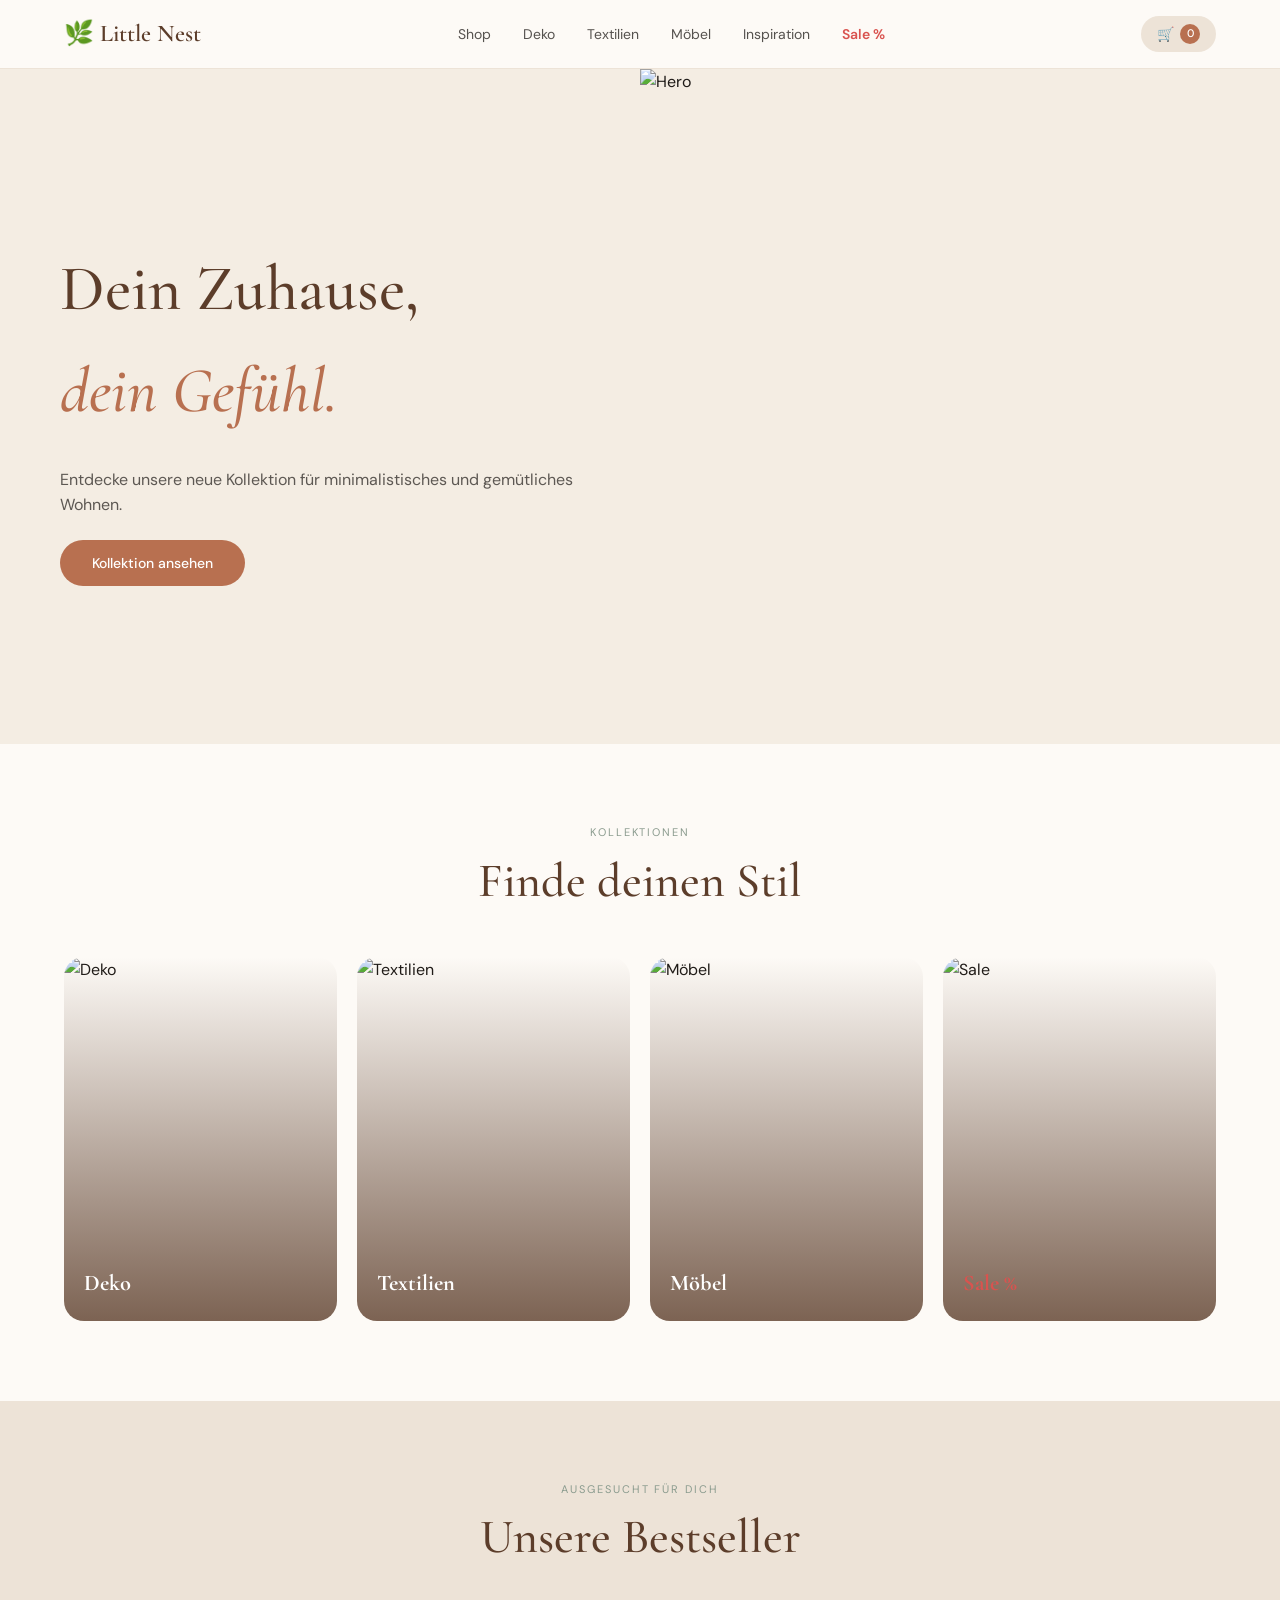
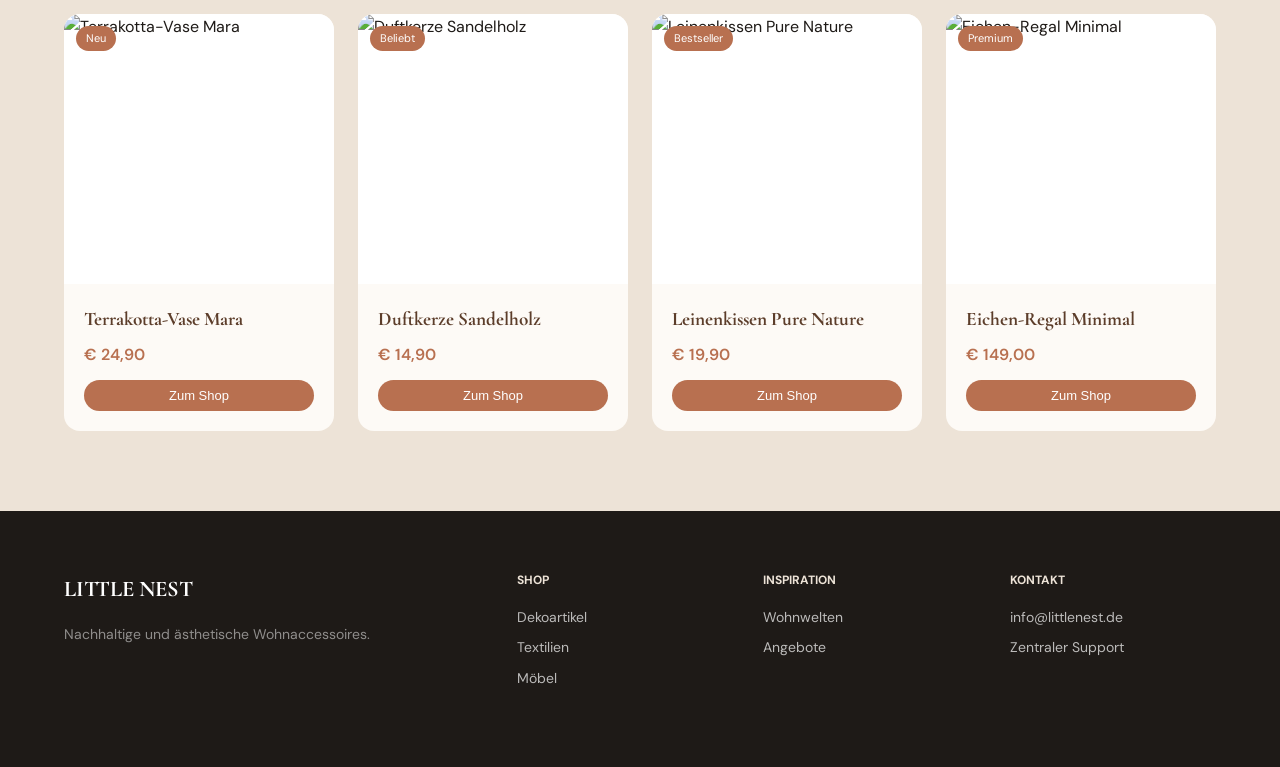
==== index.html @ 61ade15d "Integrate Google Tag Manager into index.html Added Google Tag Manager scripts for tracking." ====
<!DOCTYPE html>
<html lang="de">
<head>
  <meta charset="UTF-8" />
  
  <script async src="https://www.googletagmanager.com/gtag/js?id=GT-M385TF2L"></script>
  <script>
    window.dataLayer = window.dataLayer || [];
    function gtag(){dataLayer.push(arguments);}
    gtag('js', new Date());

    gtag('config', 'GT-M385TF2L');
  </script>
  <meta name="viewport" content="width=device-width, initial-scale=1.0" />
  <title>Little Nest – Wohnen mit Gefühl</title>
  <link rel="preconnect" href="https://fonts.googleapis.com" />
  <link rel="preconnect" href="https://fonts.gstatic.com" crossorigin />
  <link href="https://fonts.googleapis.com/css2?family=Cormorant+Garamond:ital,wght@0,400;0,500;0,600;1,400&family=DM+Sans:wght@300;400;500&display=swap" rel="stylesheet" />
  <link rel="stylesheet" href="styles.css" />
  <style>
    :root {
      --sand:#F4EDE3; --linen:#EDE3D7; --clay:#B87050; --bark:#5C3D2A;
      --mist:#8A9B8E; --ink:#1E1A17; --white:#FDFAF6;
      --display:'Cormorant Garamond',Georgia,serif;
      --body:'DM Sans',system-ui,sans-serif;
      --transition:0.28s ease;
    }
    *,*::before,*::after{box-sizing:border-box;margin:0;padding:0;}
    html{scroll-behavior:smooth;}
    body{font-family:var(--body);background:var(--white);color:var(--ink);line-height:1.6;}
    img{max-width:100%;display:block;object-fit:cover;}
    a{color:inherit;text-decoration:none;}
    .container{max-width:1200px;margin:0 auto;padding:0 24px;}
    .section-label{font-size:11px;letter-spacing:.18em;text-transform:uppercase;color:var(--mist);margin-bottom:12px;text-align:center;}
    .section-title{font-family:var(--display);font-size:clamp(2rem,4vw,3rem);font-weight:500;line-height:1.15;color:var(--bark);text-align:center;margin-bottom:48px;}

    /* NAVBAR */
    .navbar{position:sticky;top:0;z-index:200;background:var(--white);border-bottom:1px solid var(--linen);}
    .navbar .container{display:flex;align-items:center;justify-content:space-between;height:68px;}
    .logo{display:flex;align-items:center;gap:10px;font-family:var(--display);font-size:1.5rem;font-weight:600;color:var(--bark);}
    .nav-links{display:flex;list-style:none;gap:32px;}
    .nav-links a{font-size:14px;color:var(--ink);opacity:.75;transition:opacity var(--transition);}
    .nav-links a:hover{opacity:1;}
    .nav-links a.sale-link {color: #d9534f; font-weight: 600; opacity: 1;}
    .cart-link{display:flex;align-items:center;gap:6px;font-size:14px;font-weight:500;color:var(--bark);background:var(--linen);padding:7px 16px;border-radius:40px;cursor:pointer;}
    #cart-count{background:var(--clay);color:white;border-radius:50%;width:20px;height:20px;font-size:11px;display:flex;align-items:center;justify-content:center;}

    /* HERO */
    .hero{min-height:75vh;background:var(--sand);display:grid;grid-template-columns:1fr 1fr;align-items:center;overflow:hidden;}
    .hero-text{padding:60px;}
    .hero-headline{font-family:var(--display);font-size:clamp(2.5rem,5vw,4rem);font-weight:500;color:var(--bark);margin-bottom:24px;}
    .hero-headline em{font-style:italic;color:var(--clay);}
    .btn-primary{background:var(--clay);color:white;padding:14px 32px;border:none;border-radius:40px;font-size:14px;font-weight:500;cursor:pointer;transition:background var(--transition);}
    .btn-primary:hover{background:var(--bark);}
    .hero-visual img{width:100%;height:75vh;object-fit:cover;}

    /* CATEGORIES GRID */
    .categories-section{padding:80px 0;}
    .categories-grid{display:grid;grid-template-columns:repeat(4,1fr);gap:20px;}
    .category-card{border-radius:20px;overflow:hidden;position:relative;aspect-ratio:3/4;cursor:pointer;}
    .category-card img{width:100%;height:100%;transition:transform .5s;}
    .category-card:hover img{transform:scale(1.05);}
    .category-overlay{position:absolute;inset:0;background:linear-gradient(to top,rgba(92,61,42,0.8),transparent);}
    .category-label{position:absolute;bottom:20px;left:20px;color:white;}
    .category-label h3{font-family:var(--display);font-size:1.4rem;}

    /* PRODUCTS */
    .products-section{padding:80px 0;background:var(--linen);}
    #products-grid{display:grid;grid-template-columns:repeat(4,1fr);gap:24px;}
    .product-card{background:var(--white);border-radius:16px;overflow:hidden;position:relative;display:flex;flex-direction:column;justify-content:space-between;}
    .product-img-wrap{aspect-ratio:1/1;overflow:hidden;background:#fff;}
    .product-img-wrap img{width:100%;height:100%;object-fit:cover;}
    .product-body{padding:20px;flex-grow:1;display:flex;flex-direction:column;justify-content:space-between;}
    .product-name{font-family:var(--display);font-size:1.2rem;color:var(--bark);margin-bottom:8px;}
    .product-price{font-weight:600;color:var(--clay);margin-bottom:12px;}
    .product-badge{position:absolute;top:12px;left:12px;background:var(--clay);color:white;font-size:11px;padding:4px 10px;border-radius:20px;}
    .product-badge.sale{background:#d9534f;}
    .add-to-cart{background:var(--clay);color:white;border:none;padding:8px 16px;border-radius:20px;cursor:pointer;width:100%;font-size:13px;}
    .add-to-cart:hover{background:var(--bark);}

    /* FOOTER */
    footer{background:var(--ink);color:white;padding:60px 0 30px;font-size:14px;}
    .footer-grid{display:grid;grid-template-columns:2fr repeat(3,1fr);gap:40px;margin-bottom:40px;}
    .footer-col h5{color:var(--linen);margin-bottom:16px;text-transform:uppercase;font-size:12px;}
    .footer-col ul{list-style:none;}
    .footer-col ul li{margin-bottom:8px;opacity:0.7;}
    .footer-col ul li a:hover{opacity:1;color:var(--clay);}

    @media(max-width:900px){
      .hero{grid-template-columns:1fr;} .hero-visual{display:none;}
      .categories-grid,#products-grid{grid-template-columns:repeat(2,1fr);}
    }
    @media(max-width:600px){
      .categories-grid,#products-grid,.footer-grid{grid-template-columns:1fr;}
      .nav-links{display:none;}
    }
  </style>
</head>
<body>

<nav class="navbar">
  <div class="container">
    <a href="index.html" class="logo">🌿 Little Nest</a>
    <ul class="nav-links">
      <li><a href="shop.html">Shop</a></li>
      <li><a href="shop.html?cat=deko">Deko</a></li>
      <li><a href="shop.html?cat=textilien">Textilien</a></li>
      <li><a href="shop.html?cat=moebel">Möbel</a></li>
      <li><a href="inspiration.html">Inspiration</a></li>
      <li><a href="sale.html" class="sale-link">Sale %</a></li>
    </ul>
    <div class="nav-right">
      <a class="cart-link" onclick="alert('Warenkorb öffnet sich auf den Shop-Seiten!')">🛒 <span id="cart-count">0</span></a>
    </div>
  </div>
</nav>

<section class="hero">
  <div class="hero-text">
    <h1 class="hero-headline">Dein Zuhause,<br><em>dein Gefühl.</em></h1>
    <p style="margin-bottom:32px; opacity:0.7;">Entdecke unsere neue Kollektion für minimalistisches und gemütliches Wohnen.</p>
    <a href="shop.html" class="btn-primary">Kollektion ansehen</a>
  </div>
  <div class="hero-visual">
    <img src="https://images.unsplash.com/photo-1586023492125-27b2c045efd7?w=900&q=80&fit=crop" alt="Hero" />
  </div>
</section>

<section class="categories-section">
  <div class="container">
    <p class="section-label">Kollektionen</p>
    <h2 class="section-title">Finde deinen Stil</h2>
    <div class="categories-grid">
      <a href="shop.html?cat=deko" class="category-card">
        <img src="https://images.unsplash.com/photo-1612965607446-25e1332775ae?w=500" alt="Deko"/>
        <div class="category-overlay"></div><div class="category-label"><h3>Deko</h3></div>
      </a>
      <a href="shop.html?cat=textilien" class="category-card">
        <img src="https://images.unsplash.com/photo-1555041469-a586c61ea9bc?w=500" alt="Textilien"/>
        <div class="category-overlay"></div><div class="category-label"><h3>Textilien</h3></div>
      </a>
      <a href="shop.html?cat=moebel" class="category-card">
        <img src="https://images.unsplash.com/photo-1524758631624-e2822e304c36?w=500" alt="Möbel"/>
        <div class="category-overlay"></div><div class="category-label"><h3>Möbel</h3></div>
      </a>
      <a href="sale.html" class="category-card">
        <img src="https://images.unsplash.com/photo-1603204077167-2fa0397f591b?w=500" alt="Sale"/>
        <div class="category-overlay"></div><div class="category-label"><h3 style="color:#d9534f;">Sale %</h3></div>
      </a>
    </div>
  </div>
</section>

<section class="products-section">
  <div class="container">
    <p class="section-label">Ausgesucht für dich</p>
    <h2 class="section-title">Unsere Bestseller</h2>
    <div id="products-grid"></div>
  </div>
</section>

<footer>
  <div class="container">
    <div class="footer-grid">
      <div class="footer-col">
        <h5 style="font-family:var(--display); font-size:1.4rem; color:white;">Little Nest</h5>
        <p style="opacity:0.5; margin-top:10px;">Nachhaltige und ästhetische Wohnaccessoires.</p>
      </div>
      <div class="footer-col">
        <h5>Shop</h5>
        <ul>
          <li><a href="shop.html?cat=deko">Dekoartikel</a></li>
          <li><a href="shop.html?cat=textilien">Textilien</a></li>
          <li><a href="shop.html?cat=moebel">Möbel</a></li>
        </ul>
      </div>
      <div class="footer-col">
        <h5>Inspiration</h5>
        <ul>
          <li><a href="inspiration.html">Wohnwelten</a></li>
          <li><a href="sale.html">Angebote</a></li>
        </ul>
      </div>
      <div class="footer-col">
        <h5>Kontakt</h5>
        <ul>
          <li>info@littlenest.de</li>
          <li>Zentraler Support</li>
        </ul>
      </div>
    </div>
  </div>
</footer>

<script>
const products = [
  { id:1, name:'Terrakotta-Vase Mara', category:'deko', price:24.90, badge:'Neu', img:'https://images.unsplash.com/photo-1612965607446-25e1332775ae?w=500' },
  { id:2, name:'Duftkerze Sandelholz', category:'deko', price:14.90, badge:'Beliebt', img:'https://images.unsplash.com/photo-1603204077167-2fa0397f591b?w=500' },
  { id:5, name:'Leinenkissen Pure Nature', category:'textilien', price:19.90, badge:'Bestseller', img:'https://images.unsplash.com/photo-1567016432779-094069958ea5?w=500' },
  { id:9, name:'Eichen-Regal Minimal', category:'moebel', price:149.00, badge:'Premium', img:'https://images.unsplash.com/photo-1594620302200-9a762244a156?w=500' }
];

const grid = document.getElementById('products-grid');
grid.innerHTML = products.map(p => `
  <div class="product-card">
    <div class="product-img-wrap">
      <img src="${p.img}" alt="${p.name}">
      ${p.badge ? `<span class="product-badge">${p.badge}</span>` : ''}
    </div>
    <div class="product-body">
      <h3 class="product-name">${p.name}</h3>
      <p class="product-price">€ ${p.price.toFixed(2).replace('.', ',')}</p>
      <button class="add-to-cart" onclick="window.location.href='shop.html'">Zum Shop</button>
    </div>
  </div>
`).join('');
</script>
</body>
</html>
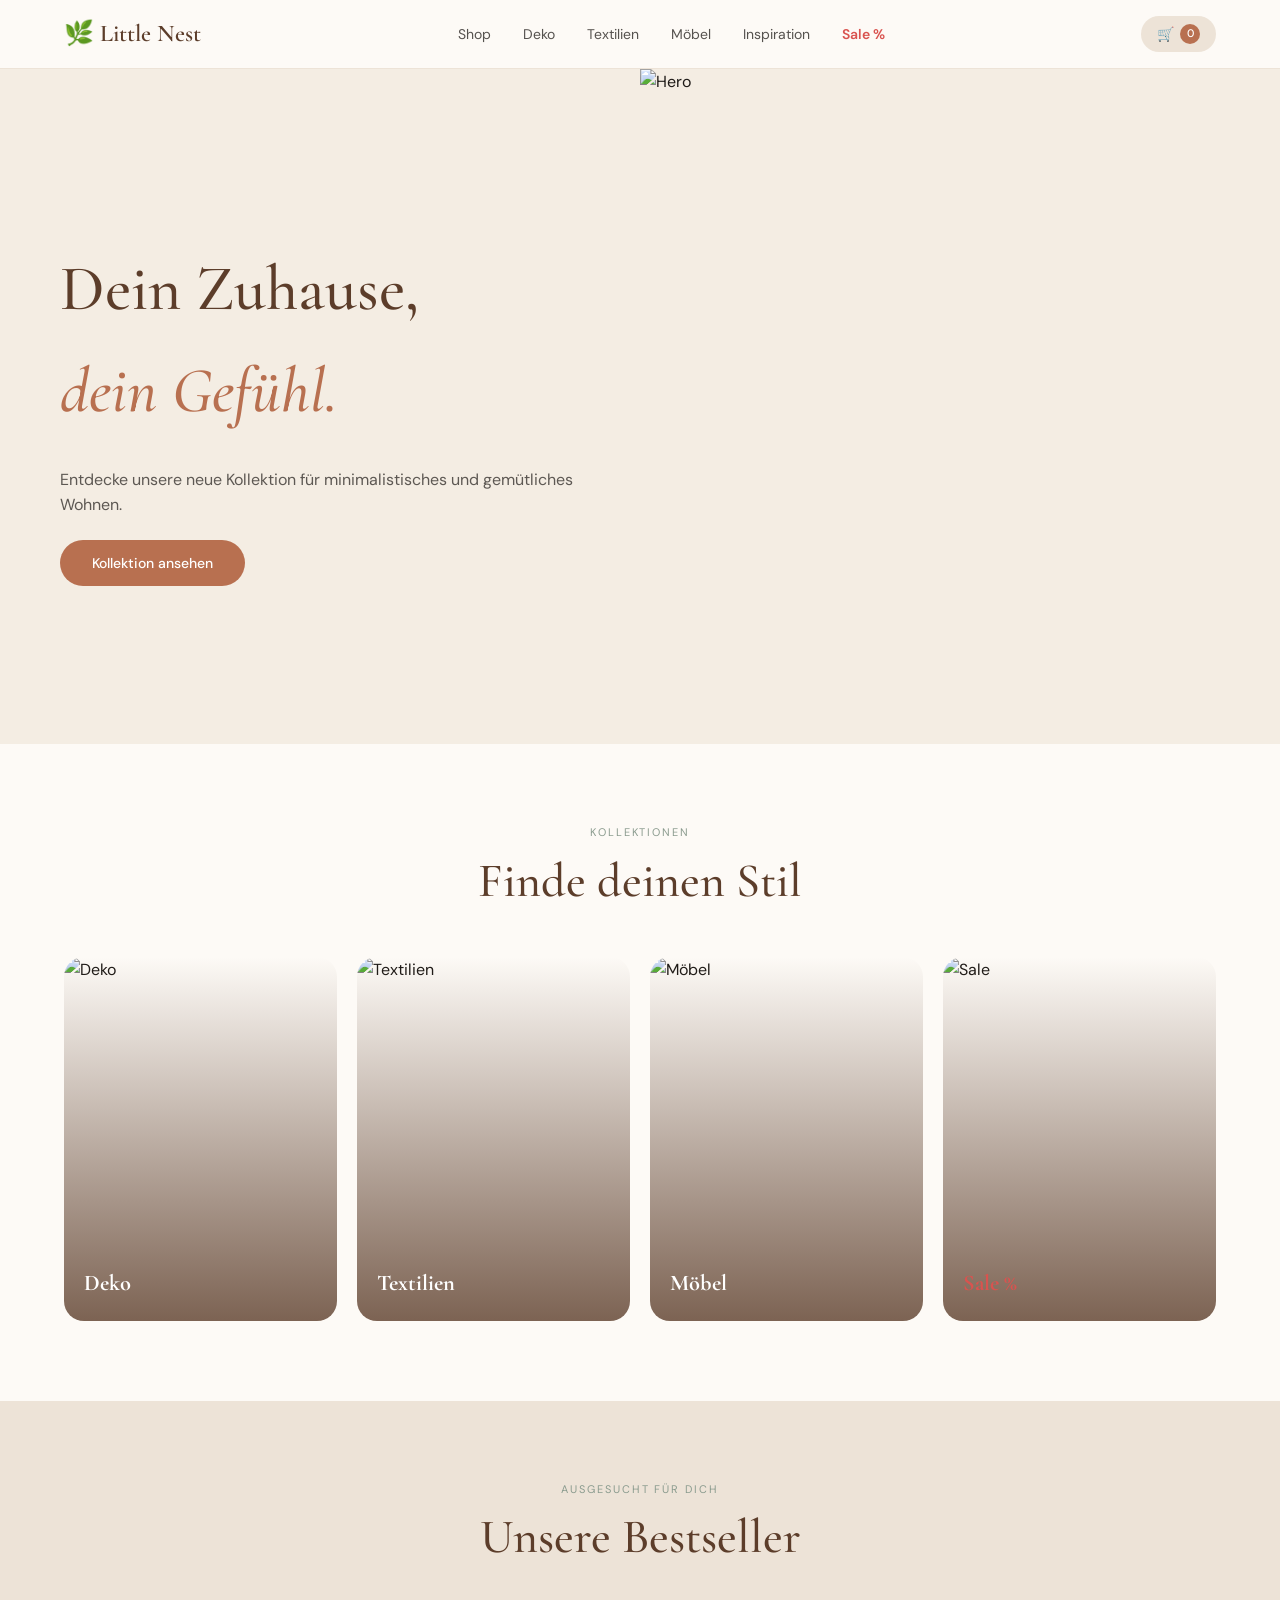
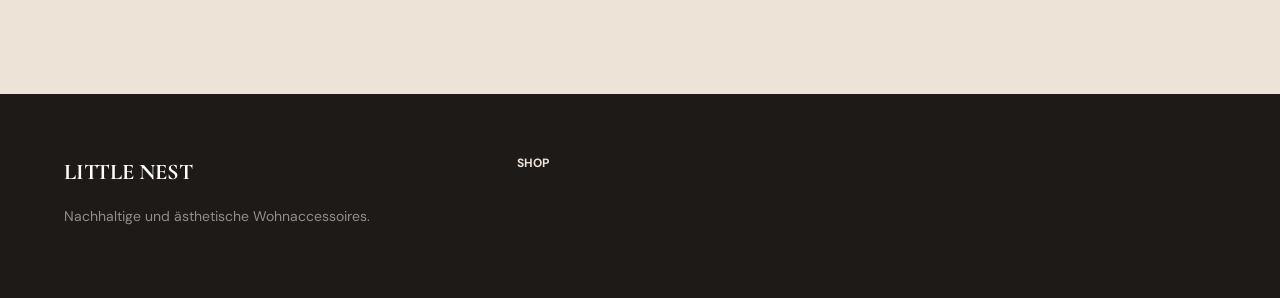
==== commit 589a50e0: "Remove footer and product script from index.html Removed footer sections and product script from ind" ====
--- a/index.html
+++ b/index.html
@@ -2,17 +2,18 @@
 <html lang="de">
 <head>
   <meta charset="UTF-8" />
+  <meta name="viewport" content="width=device-width, initial-scale=1.0" />
+  <title>Little Nest – Wohnen mit Gefühl</title>
   
-  <script async src="https://www.googletagmanager.com/gtag/js?id=GT-M385TF2L"></script>
+  <script async src="https://www.googletagmanager.com/gtag/js?id=G-391KXM12M7"></script>
   <script>
     window.dataLayer = window.dataLayer || [];
     function gtag(){dataLayer.push(arguments);}
     gtag('js', new Date());
 
-    gtag('config', 'GT-M385TF2L');
+    gtag('config', 'G-391KXM12M7');
   </script>
-  <meta name="viewport" content="width=device-width, initial-scale=1.0" />
-  <title>Little Nest – Wohnen mit Gefühl</title>
+
   <link rel="preconnect" href="https://fonts.googleapis.com" />
   <link rel="preconnect" href="https://fonts.gstatic.com" crossorigin />
   <link href="https://fonts.googleapis.com/css2?family=Cormorant+Garamond:ital,wght@0,400;0,500;0,600;1,400&family=DM+Sans:wght@300;400;500&display=swap" rel="stylesheet" />
@@ -167,53 +168,4 @@
         <p style="opacity:0.5; margin-top:10px;">Nachhaltige und ästhetische Wohnaccessoires.</p>
       </div>
       <div class="footer-col">
-        <h5>Shop</h5>
-        <ul>
-          <li><a href="shop.html?cat=deko">Dekoartikel</a></li>
-          <li><a href="shop.html?cat=textilien">Textilien</a></li>
-          <li><a href="shop.html?cat=moebel">Möbel</a></li>
-        </ul>
-      </div>
-      <div class="footer-col">
-        <h5>Inspiration</h5>
-        <ul>
-          <li><a href="inspiration.html">Wohnwelten</a></li>
-          <li><a href="sale.html">Angebote</a></li>
-        </ul>
-      </div>
-      <div class="footer-col">
-        <h5>Kontakt</h5>
-        <ul>
-          <li>info@littlenest.de</li>
-          <li>Zentraler Support</li>
-        </ul>
-      </div>
-    </div>
-  </div>
-</footer>
-
-<script>
-const products = [
-  { id:1, name:'Terrakotta-Vase Mara', category:'deko', price:24.90, badge:'Neu', img:'https://images.unsplash.com/photo-1612965607446-25e1332775ae?w=500' },
-  { id:2, name:'Duftkerze Sandelholz', category:'deko', price:14.90, badge:'Beliebt', img:'https://images.unsplash.com/photo-1603204077167-2fa0397f591b?w=500' },
-  { id:5, name:'Leinenkissen Pure Nature', category:'textilien', price:19.90, badge:'Bestseller', img:'https://images.unsplash.com/photo-1567016432779-094069958ea5?w=500' },
-  { id:9, name:'Eichen-Regal Minimal', category:'moebel', price:149.00, badge:'Premium', img:'https://images.unsplash.com/photo-1594620302200-9a762244a156?w=500' }
-];
-
-const grid = document.getElementById('products-grid');
-grid.innerHTML = products.map(p => `
-  <div class="product-card">
-    <div class="product-img-wrap">
-      <img src="${p.img}" alt="${p.name}">
-      ${p.badge ? `<span class="product-badge">${p.badge}</span>` : ''}
-    </div>
-    <div class="product-body">
-      <h3 class="product-name">${p.name}</h3>
-      <p class="product-price">€ ${p.price.toFixed(2).replace('.', ',')}</p>
-      <button class="add-to-cart" onclick="window.location.href='shop.html'">Zum Shop</button>
-    </div>
-  </div>
-`).join('');
-</script>
-</body>
-</html>
+        <h5>Shop
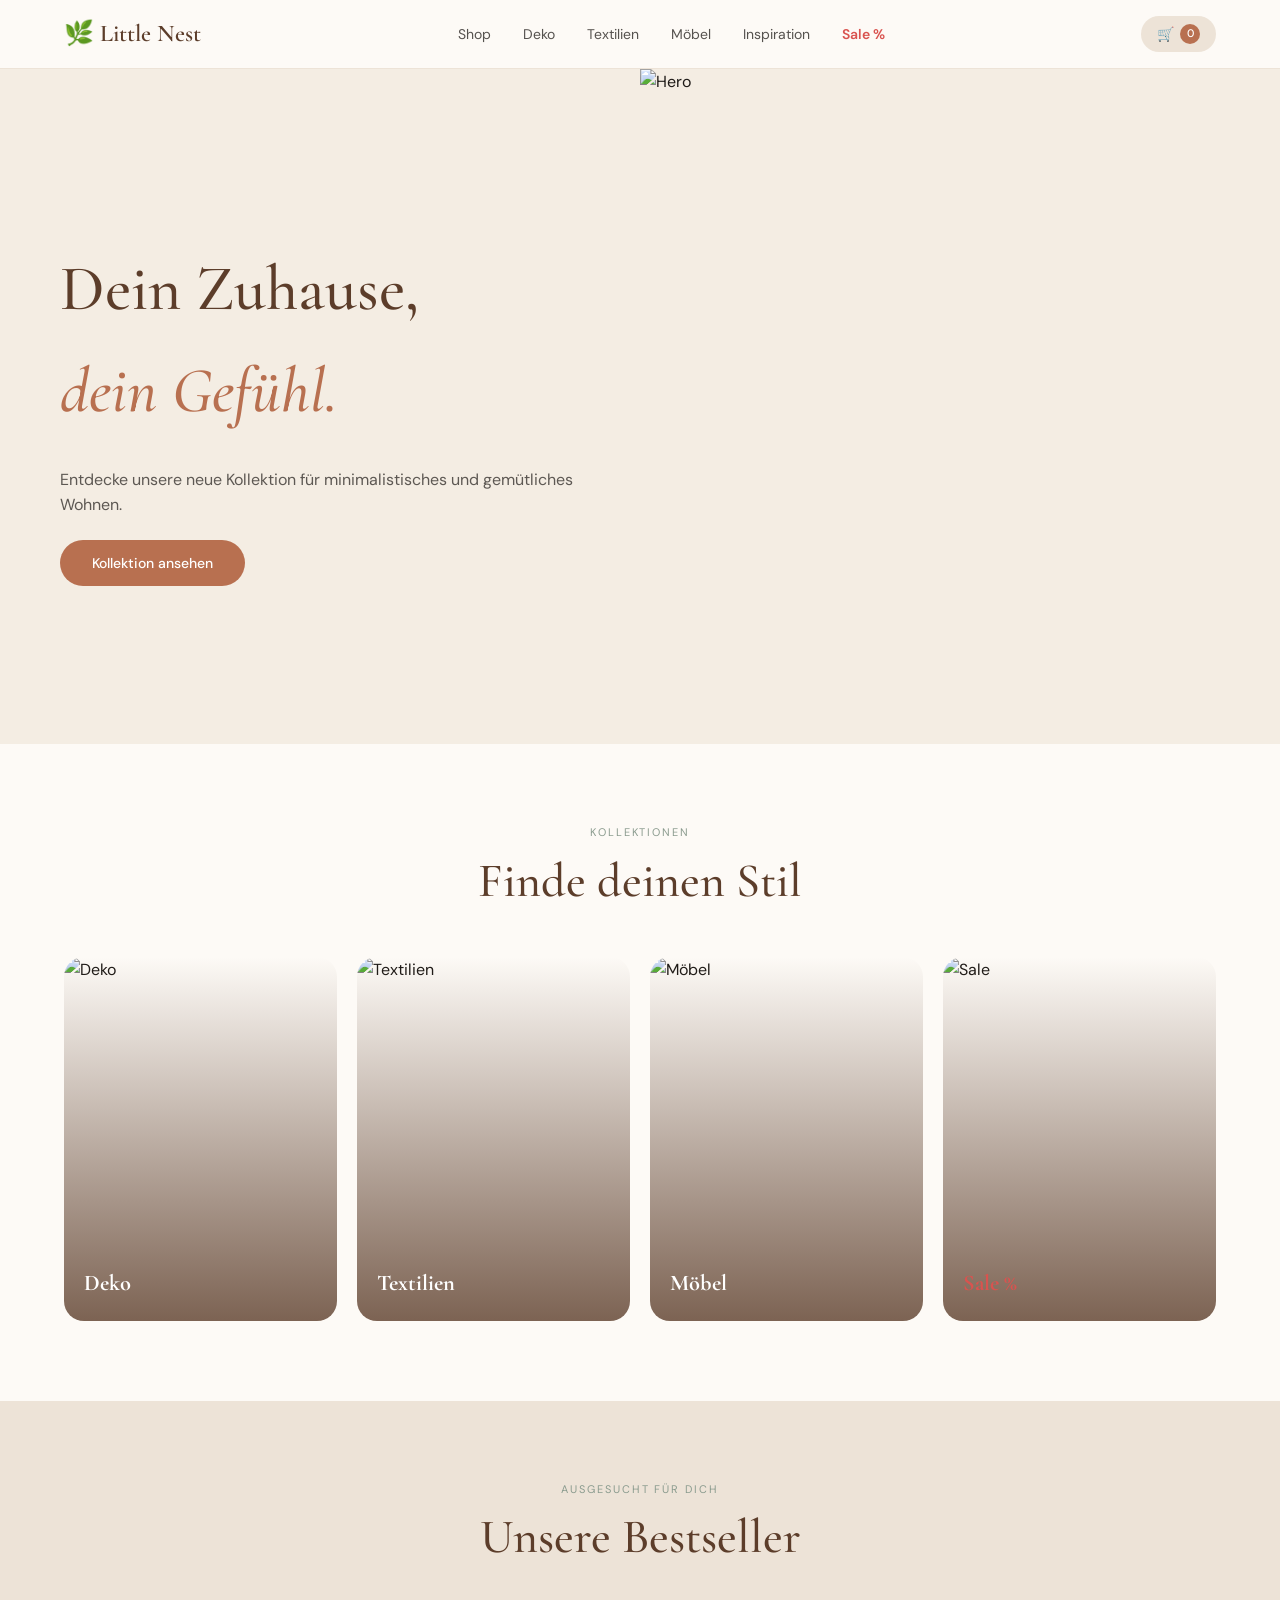
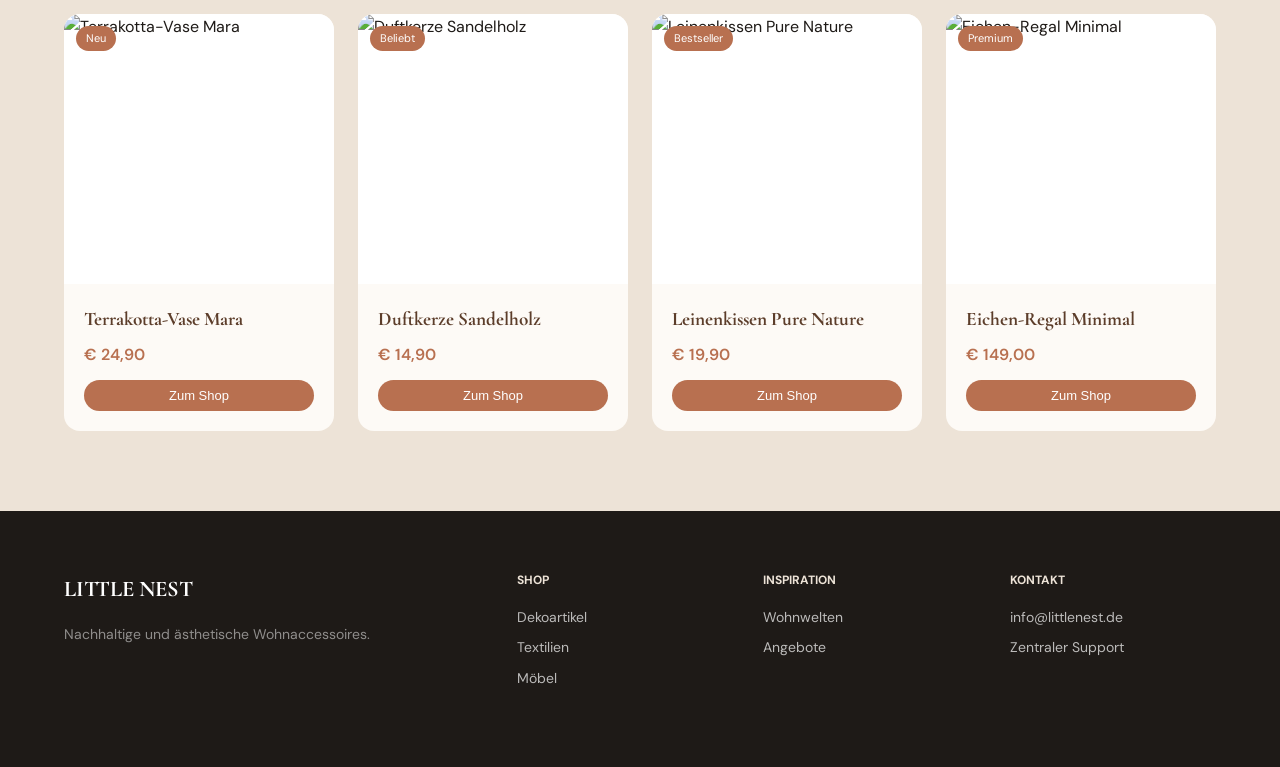
==== commit 72715394: "Update index.html to modify footer and remove scripts Removed Google Tag Manager scripts and added f" ====
--- a/index.html
+++ b/index.html
@@ -4,15 +4,6 @@
   <meta charset="UTF-8" />
   <meta name="viewport" content="width=device-width, initial-scale=1.0" />
   <title>Little Nest – Wohnen mit Gefühl</title>
-  
-  <script async src="https://www.googletagmanager.com/gtag/js?id=G-391KXM12M7"></script>
-  <script>
-    window.dataLayer = window.dataLayer || [];
-    function gtag(){dataLayer.push(arguments);}
-    gtag('js', new Date());
-
-    gtag('config', 'G-391KXM12M7');
-  </script>
 
   <link rel="preconnect" href="https://fonts.googleapis.com" />
   <link rel="preconnect" href="https://fonts.gstatic.com" crossorigin />
@@ -168,4 +159,53 @@
         <p style="opacity:0.5; margin-top:10px;">Nachhaltige und ästhetische Wohnaccessoires.</p>
       </div>
       <div class="footer-col">
-        <h5>Shop
+        <h5>Shop</h5>
+        <ul>
+          <li><a href="shop.html?cat=deko">Dekoartikel</a></li>
+          <li><a href="shop.html?cat=textilien">Textilien</a></li>
+          <li><a href="shop.html?cat=moebel">Möbel</a></li>
+        </ul>
+      </div>
+      <div class="footer-col">
+        <h5>Inspiration</h5>
+        <ul>
+          <li><a href="inspiration.html">Wohnwelten</a></li>
+          <li><a href="sale.html">Angebote</a></li>
+        </ul>
+      </div>
+      <div class="footer-col">
+        <h5>Kontakt</h5>
+        <ul>
+          <li>info@littlenest.de</li>
+          <li>Zentraler Support</li>
+        </ul>
+      </div>
+    </div>
+  </div>
+</footer>
+
+<script>
+const products = [
+  { id:1, name:'Terrakotta-Vase Mara', category:'deko', price:24.90, badge:'Neu', img:'https://images.unsplash.com/photo-1612965607446-25e1332775ae?w=500' },
+  { id:2, name:'Duftkerze Sandelholz', category:'deko', price:14.90, badge:'Beliebt', img:'https://images.unsplash.com/photo-1603204077167-2fa0397f591b?w=500' },
+  { id:5, name:'Leinenkissen Pure Nature', category:'textilien', price:19.90, badge:'Bestseller', img:'https://images.unsplash.com/photo-1567016432779-094069958ea5?w=500' },
+  { id:9, name:'Eichen-Regal Minimal', category:'moebel', price:149.00, badge:'Premium', img:'https://images.unsplash.com/photo-1594620302200-9a762244a156?w=500' }
+];
+
+const grid = document.getElementById('products-grid');
+grid.innerHTML = products.map(p => `
+  <div class="product-card">
+    <div class="product-img-wrap">
+      <img src="${p.img}" alt="${p.name}">
+      ${p.badge ? `<span class="product-badge">${p.badge}</span>` : ''}
+    </div>
+    <div class="product-body">
+      <h3 class="product-name">${p.name}</h3>
+      <p class="product-price">€ ${p.price.toFixed(2).replace('.', ',')}</p>
+      <button class="add-to-cart" onclick="window.location.href='shop.html'">Zum Shop</button>
+    </div>
+  </div>
+`).join('');
+</script>
+</body>
+</html>
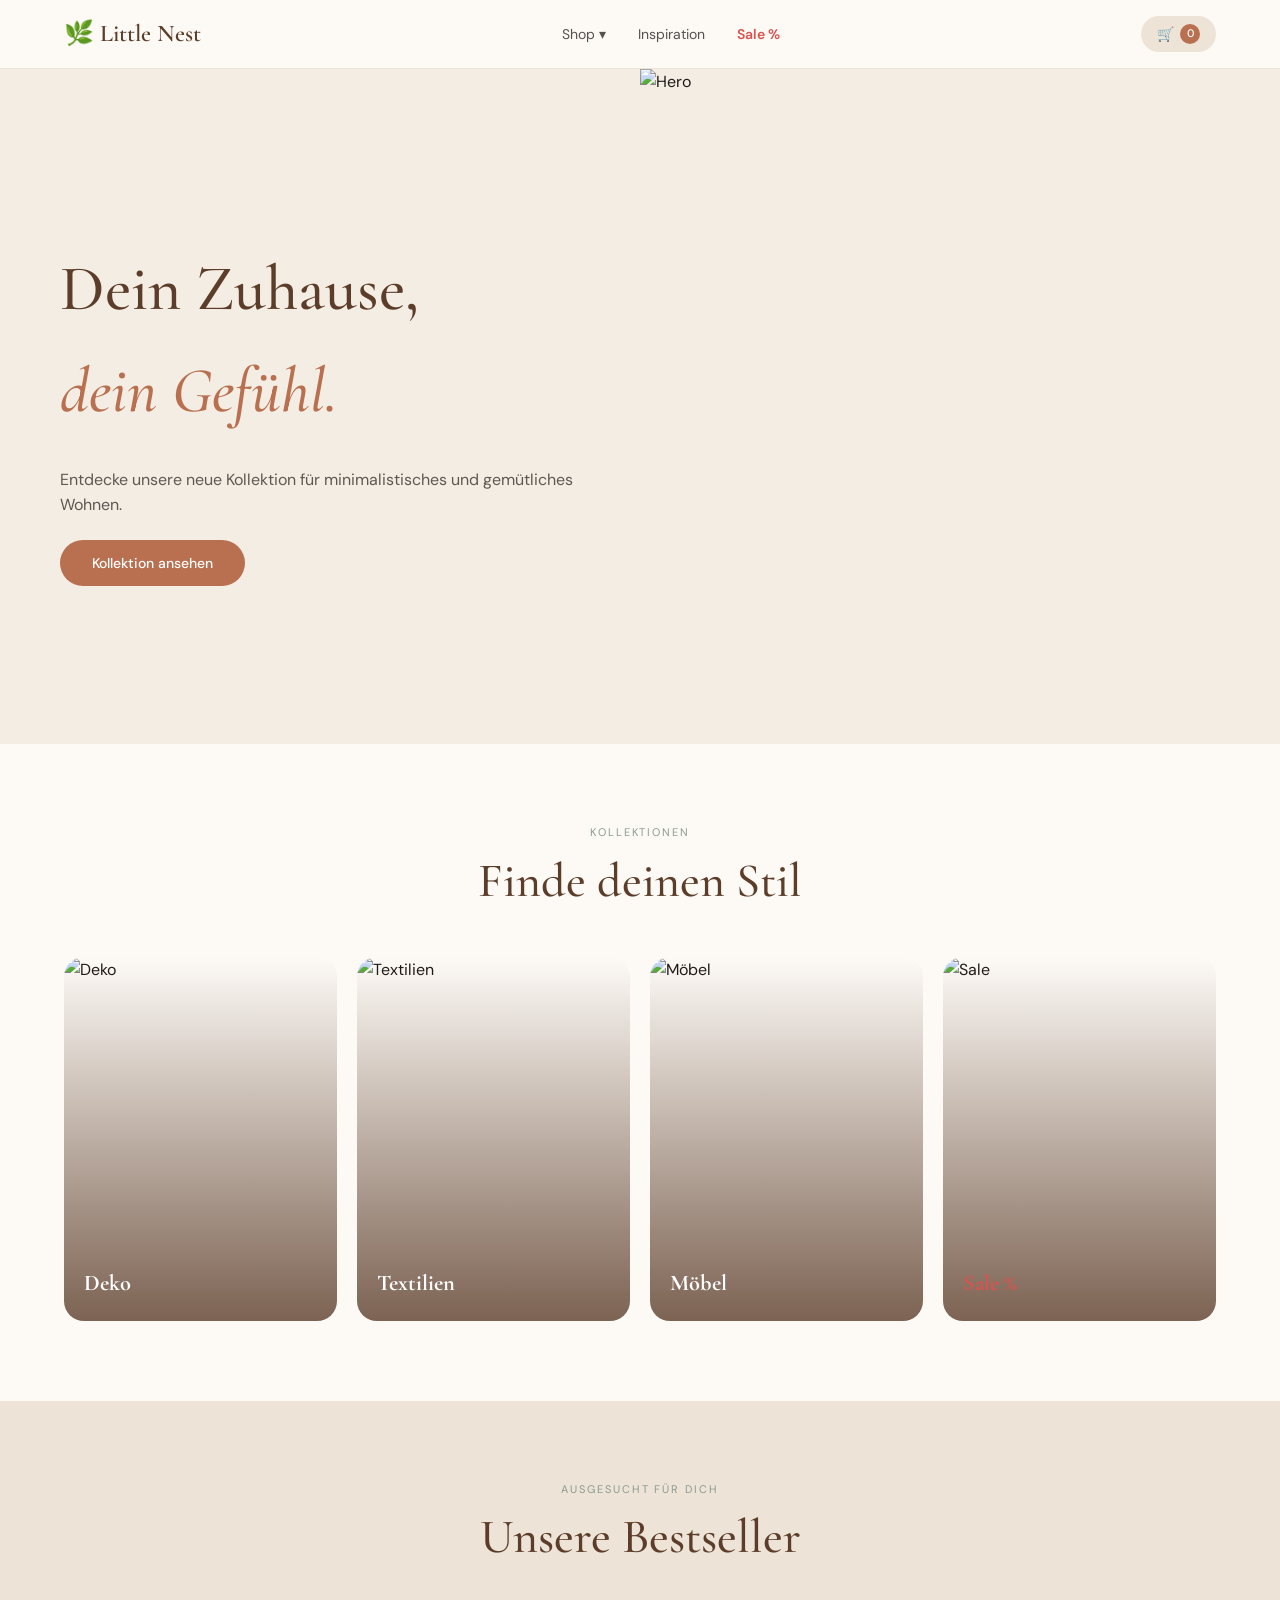
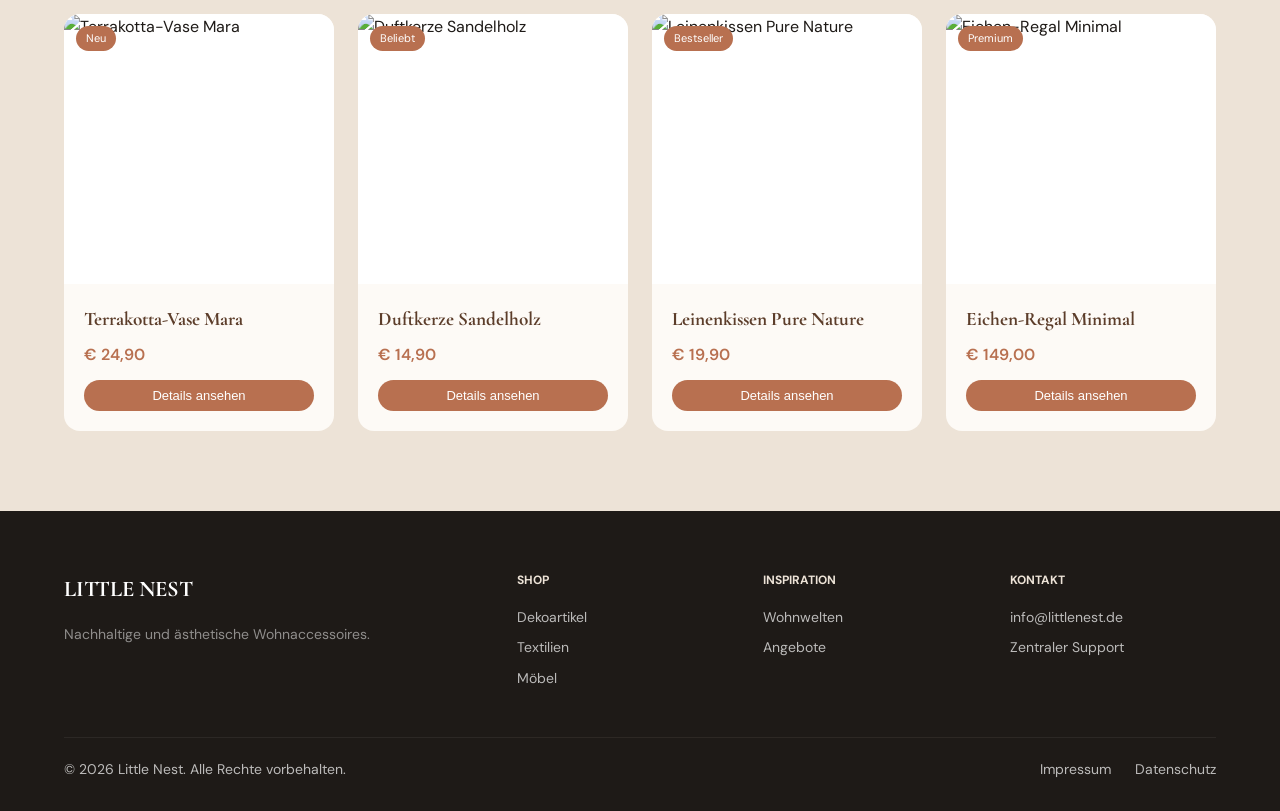
==== commit 8f7ca7c9: "Update index.html" ====
--- a/index.html
+++ b/index.html
@@ -1,6 +1,11 @@
 <!DOCTYPE html>
 <html lang="de">
 <head>
+  <script>(function(w,d,s,l,i){w[l]=w[l]||[];w[l].push({'gtm.start':
+  new Date().getTime(),event:'gtm.js'});var f=d.getElementsByTagName(s)[0],
+  j=d.createElement(s),dl=l!='dataLayer'?'&l='+l:'';j.async=true;j.src=
+  'https://www.googletagmanager.com/gtm.js?id='+i+dl;f.parentNode.insertBefore(j,f);
+  })(window,document,'script','dataLayer','GTM-M53892FW');</script>
   <meta charset="UTF-8" />
   <meta name="viewport" content="width=device-width, initial-scale=1.0" />
   <title>Little Nest – Wohnen mit Gefühl</title>
@@ -8,7 +13,7 @@
   <link rel="preconnect" href="https://fonts.googleapis.com" />
   <link rel="preconnect" href="https://fonts.gstatic.com" crossorigin />
   <link href="https://fonts.googleapis.com/css2?family=Cormorant+Garamond:ital,wght@0,400;0,500;0,600;1,400&family=DM+Sans:wght@300;400;500&display=swap" rel="stylesheet" />
-  <link rel="stylesheet" href="styles.css" />
+  
   <style>
     :root {
       --sand:#F4EDE3; --linen:#EDE3D7; --clay:#B87050; --bark:#5C3D2A;
@@ -26,14 +31,34 @@
     .section-label{font-size:11px;letter-spacing:.18em;text-transform:uppercase;color:var(--mist);margin-bottom:12px;text-align:center;}
     .section-title{font-family:var(--display);font-size:clamp(2rem,4vw,3rem);font-weight:500;line-height:1.15;color:var(--bark);text-align:center;margin-bottom:48px;}
 
-    /* NAVBAR */
+    /* NAVBAR & DROPDOWN */
     .navbar{position:sticky;top:0;z-index:200;background:var(--white);border-bottom:1px solid var(--linen);}
     .navbar .container{display:flex;align-items:center;justify-content:space-between;height:68px;}
     .logo{display:flex;align-items:center;gap:10px;font-family:var(--display);font-size:1.5rem;font-weight:600;color:var(--bark);}
     .nav-links{display:flex;list-style:none;gap:32px;}
-    .nav-links a{font-size:14px;color:var(--ink);opacity:.75;transition:opacity var(--transition);}
+    .nav-links li{position:relative;}
+    .nav-links a{font-size:14px;color:var(--ink);opacity:.75;transition:opacity var(--transition);display:block;}
     .nav-links a:hover{opacity:1;}
     .nav-links a.sale-link {color: #d9534f; font-weight: 600; opacity: 1;}
+    
+    .dropdown-menu {
+      display: none;
+      position: absolute;
+      top: 100%;
+      left: 0;
+      background: var(--white);
+      border: 1px solid var(--linen);
+      border-radius: 8px;
+      list-style: none;
+      padding: 10px 0;
+      min-width: 160px;
+      box-shadow: 0 8px 20px rgba(0,0,0,0.05);
+      z-index: 300;
+    }
+    .dropdown-menu li { width: 100%; }
+    .dropdown-menu li a { padding: 8px 20px; opacity: 0.8; white-space: nowrap; }
+    .nav-links li:hover .dropdown-menu { display: block; }
+    
     .cart-link{display:flex;align-items:center;gap:6px;font-size:14px;font-weight:500;color:var(--bark);background:var(--linen);padding:7px 16px;border-radius:40px;cursor:pointer;}
     #cart-count{background:var(--clay);color:white;border-radius:50%;width:20px;height:20px;font-size:11px;display:flex;align-items:center;justify-content:center;}
 
@@ -59,7 +84,7 @@
     /* PRODUCTS */
     .products-section{padding:80px 0;background:var(--linen);}
     #products-grid{display:grid;grid-template-columns:repeat(4,1fr);gap:24px;}
-    .product-card{background:var(--white);border-radius:16px;overflow:hidden;position:relative;display:flex;flex-direction:column;justify-content:space-between;}
+    .product-card{background:var(--white);border-radius:16px;overflow:hidden;position:relative;display:flex;flex-direction:column;justify-content:space-between;cursor:pointer;}
     .product-img-wrap{aspect-ratio:1/1;overflow:hidden;background:#fff;}
     .product-img-wrap img{width:100%;height:100%;object-fit:cover;}
     .product-body{padding:20px;flex-grow:1;display:flex;flex-direction:column;justify-content:space-between;}
@@ -72,11 +97,25 @@
 
     /* FOOTER */
     footer{background:var(--ink);color:white;padding:60px 0 30px;font-size:14px;}
-    .footer-grid{display:grid;grid-template-columns:2fr repeat(3,1fr);gap:40px;margin-bottom:40px;}
+    .footer-grid{display:grid;grid-template-columns:2fr repeat(3,1fr);gap:40px;}
     .footer-col h5{color:var(--linen);margin-bottom:16px;text-transform:uppercase;font-size:12px;}
     .footer-col ul{list-style:none;}
     .footer-col ul li{margin-bottom:8px;opacity:0.7;}
     .footer-col ul li a:hover{opacity:1;color:var(--clay);}
+    
+    .footer-bottom {
+      margin-top: 40px;
+      padding-top: 20px;
+      border-top: 1px solid rgba(237, 227, 215, 0.1);
+      display: flex;
+      justify-content: space-between;
+      align-items: center;
+      flex-wrap: wrap;
+      gap: 16px;
+      opacity: 0.7;
+    }
+    .footer-legal-links { display: flex; gap: 24px; list-style: none; }
+    .footer-legal-links a:hover { color: var(--clay); }
 
     @media(max-width:900px){
       .hero{grid-template-columns:1fr;} .hero-visual{display:none;}
@@ -89,15 +128,20 @@
   </style>
 </head>
 <body>
-
+<noscript><iframe src="https://www.googletagmanager.com/ns.html?id=GTM-M53892FW"
+height="0" width="0" style="display:none;visibility:hidden"></iframe></noscript>
 <nav class="navbar">
   <div class="container">
     <a href="index.html" class="logo">🌿 Little Nest</a>
     <ul class="nav-links">
-      <li><a href="shop.html">Shop</a></li>
-      <li><a href="shop.html?cat=deko">Deko</a></li>
-      <li><a href="shop.html?cat=textilien">Textilien</a></li>
-      <li><a href="shop.html?cat=moebel">Möbel</a></li>
+      <li>
+        <a href="shop.html">Shop ▾</a>
+        <ul class="dropdown-menu">
+          <li><a href="shop.html?cat=deko">Deko</a></li>
+          <li><a href="shop.html?cat=textilien">Textilien</a></li>
+          <li><a href="shop.html?cat=moebel">Möbel</a></li>
+        </ul>
+      </li>
       <li><a href="inspiration.html">Inspiration</a></li>
       <li><a href="sale.html" class="sale-link">Sale %</a></li>
     </ul>
@@ -180,6 +224,14 @@
           <li>Zentraler Support</li>
         </ul>
       </div>
+    </div>
+    
+    <div class="footer-bottom">
+      <div>&copy; 2026 Little Nest. Alle Rechte vorbehalten.</div>
+      <ul class="footer-legal-links">
+        <li><a href="impressum.html">Impressum</a></li>
+        <li><a href="datenschutz.html">Datenschutz</a></li>
+      </ul>
     </div>
   </div>
 </footer>
@@ -194,7 +246,7 @@
 
 const grid = document.getElementById('products-grid');
 grid.innerHTML = products.map(p => `
-  <div class="product-card">
+  <div class="product-card" onclick="window.location.href='produkt.html?id=${p.id}'">
     <div class="product-img-wrap">
       <img src="${p.img}" alt="${p.name}">
       ${p.badge ? `<span class="product-badge">${p.badge}</span>` : ''}
@@ -202,7 +254,7 @@
     <div class="product-body">
       <h3 class="product-name">${p.name}</h3>
       <p class="product-price">€ ${p.price.toFixed(2).replace('.', ',')}</p>
-      <button class="add-to-cart" onclick="window.location.href='shop.html'">Zum Shop</button>
+      <button class="add-to-cart" onclick="event.stopPropagation(); window.location.href='produkt.html?id=${p.id}'">Details ansehen</button>
     </div>
   </div>
 `).join('');
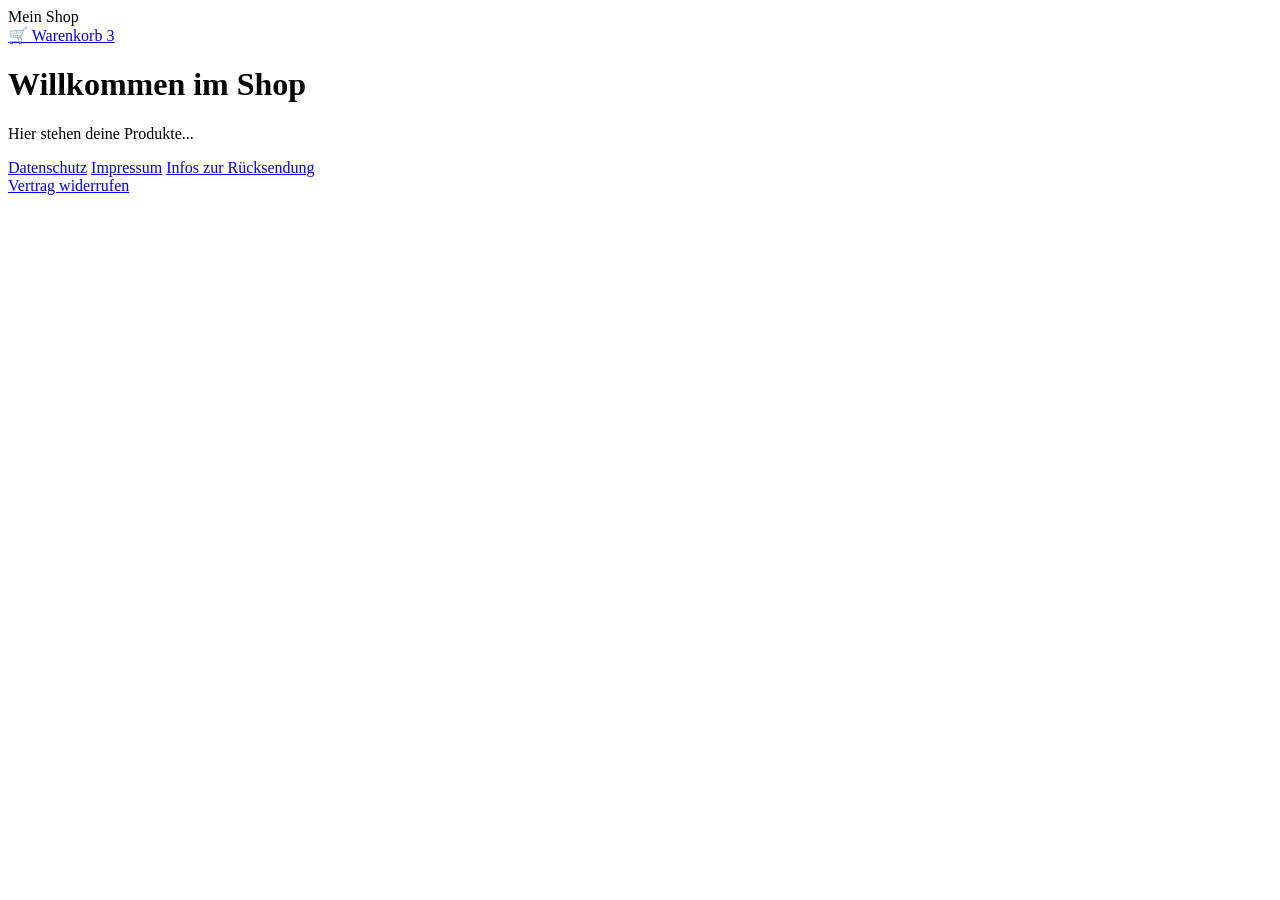
==== commit fd6edb9f: "Update index.html" ====
--- a/index.html
+++ b/index.html
@@ -1,263 +1,42 @@
 <!DOCTYPE html>
 <html lang="de">
 <head>
-  <script>(function(w,d,s,l,i){w[l]=w[l]||[];w[l].push({'gtm.start':
-  new Date().getTime(),event:'gtm.js'});var f=d.getElementsByTagName(s)[0],
-  j=d.createElement(s),dl=l!='dataLayer'?'&l='+l:'';j.async=true;j.src=
-  'https://www.googletagmanager.com/gtm.js?id='+i+dl;f.parentNode.insertBefore(j,f);
-  })(window,document,'script','dataLayer','GTM-M53892FW');</script>
-  <meta charset="UTF-8" />
-  <meta name="viewport" content="width=device-width, initial-scale=1.0" />
-  <title>Little Nest – Wohnen mit Gefühl</title>
-
-  <link rel="preconnect" href="https://fonts.googleapis.com" />
-  <link rel="preconnect" href="https://fonts.gstatic.com" crossorigin />
-  <link href="https://fonts.googleapis.com/css2?family=Cormorant+Garamond:ital,wght@0,400;0,500;0,600;1,400&family=DM+Sans:wght@300;400;500&display=swap" rel="stylesheet" />
-  
-  <style>
-    :root {
-      --sand:#F4EDE3; --linen:#EDE3D7; --clay:#B87050; --bark:#5C3D2A;
-      --mist:#8A9B8E; --ink:#1E1A17; --white:#FDFAF6;
-      --display:'Cormorant Garamond',Georgia,serif;
-      --body:'DM Sans',system-ui,sans-serif;
-      --transition:0.28s ease;
-    }
-    *,*::before,*::after{box-sizing:border-box;margin:0;padding:0;}
-    html{scroll-behavior:smooth;}
-    body{font-family:var(--body);background:var(--white);color:var(--ink);line-height:1.6;}
-    img{max-width:100%;display:block;object-fit:cover;}
-    a{color:inherit;text-decoration:none;}
-    .container{max-width:1200px;margin:0 auto;padding:0 24px;}
-    .section-label{font-size:11px;letter-spacing:.18em;text-transform:uppercase;color:var(--mist);margin-bottom:12px;text-align:center;}
-    .section-title{font-family:var(--display);font-size:clamp(2rem,4vw,3rem);font-weight:500;line-height:1.15;color:var(--bark);text-align:center;margin-bottom:48px;}
-
-    /* NAVBAR & DROPDOWN */
-    .navbar{position:sticky;top:0;z-index:200;background:var(--white);border-bottom:1px solid var(--linen);}
-    .navbar .container{display:flex;align-items:center;justify-content:space-between;height:68px;}
-    .logo{display:flex;align-items:center;gap:10px;font-family:var(--display);font-size:1.5rem;font-weight:600;color:var(--bark);}
-    .nav-links{display:flex;list-style:none;gap:32px;}
-    .nav-links li{position:relative;}
-    .nav-links a{font-size:14px;color:var(--ink);opacity:.75;transition:opacity var(--transition);display:block;}
-    .nav-links a:hover{opacity:1;}
-    .nav-links a.sale-link {color: #d9534f; font-weight: 600; opacity: 1;}
-    
-    .dropdown-menu {
-      display: none;
-      position: absolute;
-      top: 100%;
-      left: 0;
-      background: var(--white);
-      border: 1px solid var(--linen);
-      border-radius: 8px;
-      list-style: none;
-      padding: 10px 0;
-      min-width: 160px;
-      box-shadow: 0 8px 20px rgba(0,0,0,0.05);
-      z-index: 300;
-    }
-    .dropdown-menu li { width: 100%; }
-    .dropdown-menu li a { padding: 8px 20px; opacity: 0.8; white-space: nowrap; }
-    .nav-links li:hover .dropdown-menu { display: block; }
-    
-    .cart-link{display:flex;align-items:center;gap:6px;font-size:14px;font-weight:500;color:var(--bark);background:var(--linen);padding:7px 16px;border-radius:40px;cursor:pointer;}
-    #cart-count{background:var(--clay);color:white;border-radius:50%;width:20px;height:20px;font-size:11px;display:flex;align-items:center;justify-content:center;}
-
-    /* HERO */
-    .hero{min-height:75vh;background:var(--sand);display:grid;grid-template-columns:1fr 1fr;align-items:center;overflow:hidden;}
-    .hero-text{padding:60px;}
-    .hero-headline{font-family:var(--display);font-size:clamp(2.5rem,5vw,4rem);font-weight:500;color:var(--bark);margin-bottom:24px;}
-    .hero-headline em{font-style:italic;color:var(--clay);}
-    .btn-primary{background:var(--clay);color:white;padding:14px 32px;border:none;border-radius:40px;font-size:14px;font-weight:500;cursor:pointer;transition:background var(--transition);}
-    .btn-primary:hover{background:var(--bark);}
-    .hero-visual img{width:100%;height:75vh;object-fit:cover;}
-
-    /* CATEGORIES GRID */
-    .categories-section{padding:80px 0;}
-    .categories-grid{display:grid;grid-template-columns:repeat(4,1fr);gap:20px;}
-    .category-card{border-radius:20px;overflow:hidden;position:relative;aspect-ratio:3/4;cursor:pointer;}
-    .category-card img{width:100%;height:100%;transition:transform .5s;}
-    .category-card:hover img{transform:scale(1.05);}
-    .category-overlay{position:absolute;inset:0;background:linear-gradient(to top,rgba(92,61,42,0.8),transparent);}
-    .category-label{position:absolute;bottom:20px;left:20px;color:white;}
-    .category-label h3{font-family:var(--display);font-size:1.4rem;}
-
-    /* PRODUCTS */
-    .products-section{padding:80px 0;background:var(--linen);}
-    #products-grid{display:grid;grid-template-columns:repeat(4,1fr);gap:24px;}
-    .product-card{background:var(--white);border-radius:16px;overflow:hidden;position:relative;display:flex;flex-direction:column;justify-content:space-between;cursor:pointer;}
-    .product-img-wrap{aspect-ratio:1/1;overflow:hidden;background:#fff;}
-    .product-img-wrap img{width:100%;height:100%;object-fit:cover;}
-    .product-body{padding:20px;flex-grow:1;display:flex;flex-direction:column;justify-content:space-between;}
-    .product-name{font-family:var(--display);font-size:1.2rem;color:var(--bark);margin-bottom:8px;}
-    .product-price{font-weight:600;color:var(--clay);margin-bottom:12px;}
-    .product-badge{position:absolute;top:12px;left:12px;background:var(--clay);color:white;font-size:11px;padding:4px 10px;border-radius:20px;}
-    .product-badge.sale{background:#d9534f;}
-    .add-to-cart{background:var(--clay);color:white;border:none;padding:8px 16px;border-radius:20px;cursor:pointer;width:100%;font-size:13px;}
-    .add-to-cart:hover{background:var(--bark);}
-
-    /* FOOTER */
-    footer{background:var(--ink);color:white;padding:60px 0 30px;font-size:14px;}
-    .footer-grid{display:grid;grid-template-columns:2fr repeat(3,1fr);gap:40px;}
-    .footer-col h5{color:var(--linen);margin-bottom:16px;text-transform:uppercase;font-size:12px;}
-    .footer-col ul{list-style:none;}
-    .footer-col ul li{margin-bottom:8px;opacity:0.7;}
-    .footer-col ul li a:hover{opacity:1;color:var(--clay);}
-    
-    .footer-bottom {
-      margin-top: 40px;
-      padding-top: 20px;
-      border-top: 1px solid rgba(237, 227, 215, 0.1);
-      display: flex;
-      justify-content: space-between;
-      align-items: center;
-      flex-wrap: wrap;
-      gap: 16px;
-      opacity: 0.7;
-    }
-    .footer-legal-links { display: flex; gap: 24px; list-style: none; }
-    .footer-legal-links a:hover { color: var(--clay); }
-
-    @media(max-width:900px){
-      .hero{grid-template-columns:1fr;} .hero-visual{display:none;}
-      .categories-grid,#products-grid{grid-template-columns:repeat(2,1fr);}
-    }
-    @media(max-width:600px){
-      .categories-grid,#products-grid,.footer-grid{grid-template-columns:1fr;}
-      .nav-links{display:none;}
-    }
-  </style>
+    <meta charset="UTF-8">
+    <meta name="viewport" content="width=device-width, initial-scale=1.0">
+    <title>Mein Online-Shop</title>
+    <link rel="stylesheet" href="style.css">
 </head>
 <body>
-<noscript><iframe src="https://www.googletagmanager.com/ns.html?id=GTM-M53892FW"
-height="0" width="0" style="display:none;visibility:hidden"></iframe></noscript>
-<nav class="navbar">
-  <div class="container">
-    <a href="index.html" class="logo">🌿 Little Nest</a>
-    <ul class="nav-links">
-      <li>
-        <a href="shop.html">Shop ▾</a>
-        <ul class="dropdown-menu">
-          <li><a href="shop.html?cat=deko">Deko</a></li>
-          <li><a href="shop.html?cat=textilien">Textilien</a></li>
-          <li><a href="shop.html?cat=moebel">Möbel</a></li>
-        </ul>
-      </li>
-      <li><a href="inspiration.html">Inspiration</a></li>
-      <li><a href="sale.html" class="sale-link">Sale %</a></li>
-    </ul>
-    <div class="nav-right">
-      <a class="cart-link" onclick="alert('Warenkorb öffnet sich auf den Shop-Seiten!')">🛒 <span id="cart-count">0</span></a>
-    </div>
-  </div>
-</nav>
 
-<section class="hero">
-  <div class="hero-text">
-    <h1 class="hero-headline">Dein Zuhause,<br><em>dein Gefühl.</em></h1>
-    <p style="margin-bottom:32px; opacity:0.7;">Entdecke unsere neue Kollektion für minimalistisches und gemütliches Wohnen.</p>
-    <a href="shop.html" class="btn-primary">Kollektion ansehen</a>
-  </div>
-  <div class="hero-visual">
-    <img src="https://images.unsplash.com/photo-1586023492125-27b2c045efd7?w=900&q=80&fit=crop" alt="Hero" />
-  </div>
-</section>
+    <!-- Header mit fixiertem Warenkorb -->
+    <header>
+        <div class="header-container">
+            <div class="logo">Mein Shop</div>
+            <a href="warenkorb.html" class="cart-button">
+                🛒 Warenkorb <span class="cart-count">3</span>
+            </a>
+        </div>
+    </header>
 
-<section class="categories-section">
-  <div class="container">
-    <p class="section-label">Kollektionen</p>
-    <h2 class="section-title">Finde deinen Stil</h2>
-    <div class="categories-grid">
-      <a href="shop.html?cat=deko" class="category-card">
-        <img src="https://images.unsplash.com/photo-1612965607446-25e1332775ae?w=500" alt="Deko"/>
-        <div class="category-overlay"></div><div class="category-label"><h3>Deko</h3></div>
-      </a>
-      <a href="shop.html?cat=textilien" class="category-card">
-        <img src="https://images.unsplash.com/photo-1555041469-a586c61ea9bc?w=500" alt="Textilien"/>
-        <div class="category-overlay"></div><div class="category-label"><h3>Textilien</h3></div>
-      </a>
-      <a href="shop.html?cat=moebel" class="category-card">
-        <img src="https://images.unsplash.com/photo-1524758631624-e2822e304c36?w=500" alt="Möbel"/>
-        <div class="category-overlay"></div><div class="category-label"><h3>Möbel</h3></div>
-      </a>
-      <a href="sale.html" class="category-card">
-        <img src="https://images.unsplash.com/photo-1603204077167-2fa0397f591b?w=500" alt="Sale"/>
-        <div class="category-overlay"></div><div class="category-label"><h3 style="color:#d9534f;">Sale %</h3></div>
-      </a>
-    </div>
-  </div>
-</section>
+    <!-- Hauptinhalt der Seite -->
+    <main>
+        <h1>Willkommen im Shop</h1>
+        <p>Hier stehen deine Produkte...</p>
+    </main>
 
-<section class="products-section">
-  <div class="container">
-    <p class="section-label">Ausgesucht für dich</p>
-    <h2 class="section-title">Unsere Bestseller</h2>
-    <div id="products-grid"></div>
-  </div>
-</section>
+    <!-- Footer mit rechtlichen Links und Widerruf -->
+    <footer>
+        <div class="footer-container">
+            <div class="footer-links">
+                <a href="datenschutz.html">Datenschutz</a>
+                <a href="impressum.html">Impressum</a>
+                <a href="ruecksendung.html">Infos zur Rücksendung</a>
+            </div>
+            <div class="footer-action">
+                <a href="widerruf.html" class="widerruf-button">Vertrag widerrufen</a>
+            </div>
+        </div>
+    </footer>
 
-<footer>
-  <div class="container">
-    <div class="footer-grid">
-      <div class="footer-col">
-        <h5 style="font-family:var(--display); font-size:1.4rem; color:white;">Little Nest</h5>
-        <p style="opacity:0.5; margin-top:10px;">Nachhaltige und ästhetische Wohnaccessoires.</p>
-      </div>
-      <div class="footer-col">
-        <h5>Shop</h5>
-        <ul>
-          <li><a href="shop.html?cat=deko">Dekoartikel</a></li>
-          <li><a href="shop.html?cat=textilien">Textilien</a></li>
-          <li><a href="shop.html?cat=moebel">Möbel</a></li>
-        </ul>
-      </div>
-      <div class="footer-col">
-        <h5>Inspiration</h5>
-        <ul>
-          <li><a href="inspiration.html">Wohnwelten</a></li>
-          <li><a href="sale.html">Angebote</a></li>
-        </ul>
-      </div>
-      <div class="footer-col">
-        <h5>Kontakt</h5>
-        <ul>
-          <li>info@littlenest.de</li>
-          <li>Zentraler Support</li>
-        </ul>
-      </div>
-    </div>
-    
-    <div class="footer-bottom">
-      <div>&copy; 2026 Little Nest. Alle Rechte vorbehalten.</div>
-      <ul class="footer-legal-links">
-        <li><a href="impressum.html">Impressum</a></li>
-        <li><a href="datenschutz.html">Datenschutz</a></li>
-      </ul>
-    </div>
-  </div>
-</footer>
-
-<script>
-const products = [
-  { id:1, name:'Terrakotta-Vase Mara', category:'deko', price:24.90, badge:'Neu', img:'https://images.unsplash.com/photo-1612965607446-25e1332775ae?w=500' },
-  { id:2, name:'Duftkerze Sandelholz', category:'deko', price:14.90, badge:'Beliebt', img:'https://images.unsplash.com/photo-1603204077167-2fa0397f591b?w=500' },
-  { id:5, name:'Leinenkissen Pure Nature', category:'textilien', price:19.90, badge:'Bestseller', img:'https://images.unsplash.com/photo-1567016432779-094069958ea5?w=500' },
-  { id:9, name:'Eichen-Regal Minimal', category:'moebel', price:149.00, badge:'Premium', img:'https://images.unsplash.com/photo-1594620302200-9a762244a156?w=500' }
-];
-
-const grid = document.getElementById('products-grid');
-grid.innerHTML = products.map(p => `
-  <div class="product-card" onclick="window.location.href='produkt.html?id=${p.id}'">
-    <div class="product-img-wrap">
-      <img src="${p.img}" alt="${p.name}">
-      ${p.badge ? `<span class="product-badge">${p.badge}</span>` : ''}
-    </div>
-    <div class="product-body">
-      <h3 class="product-name">${p.name}</h3>
-      <p class="product-price">€ ${p.price.toFixed(2).replace('.', ',')}</p>
-      <button class="add-to-cart" onclick="event.stopPropagation(); window.location.href='produkt.html?id=${p.id}'">Details ansehen</button>
-    </div>
-  </div>
-`).join('');
-</script>
 </body>
 </html>
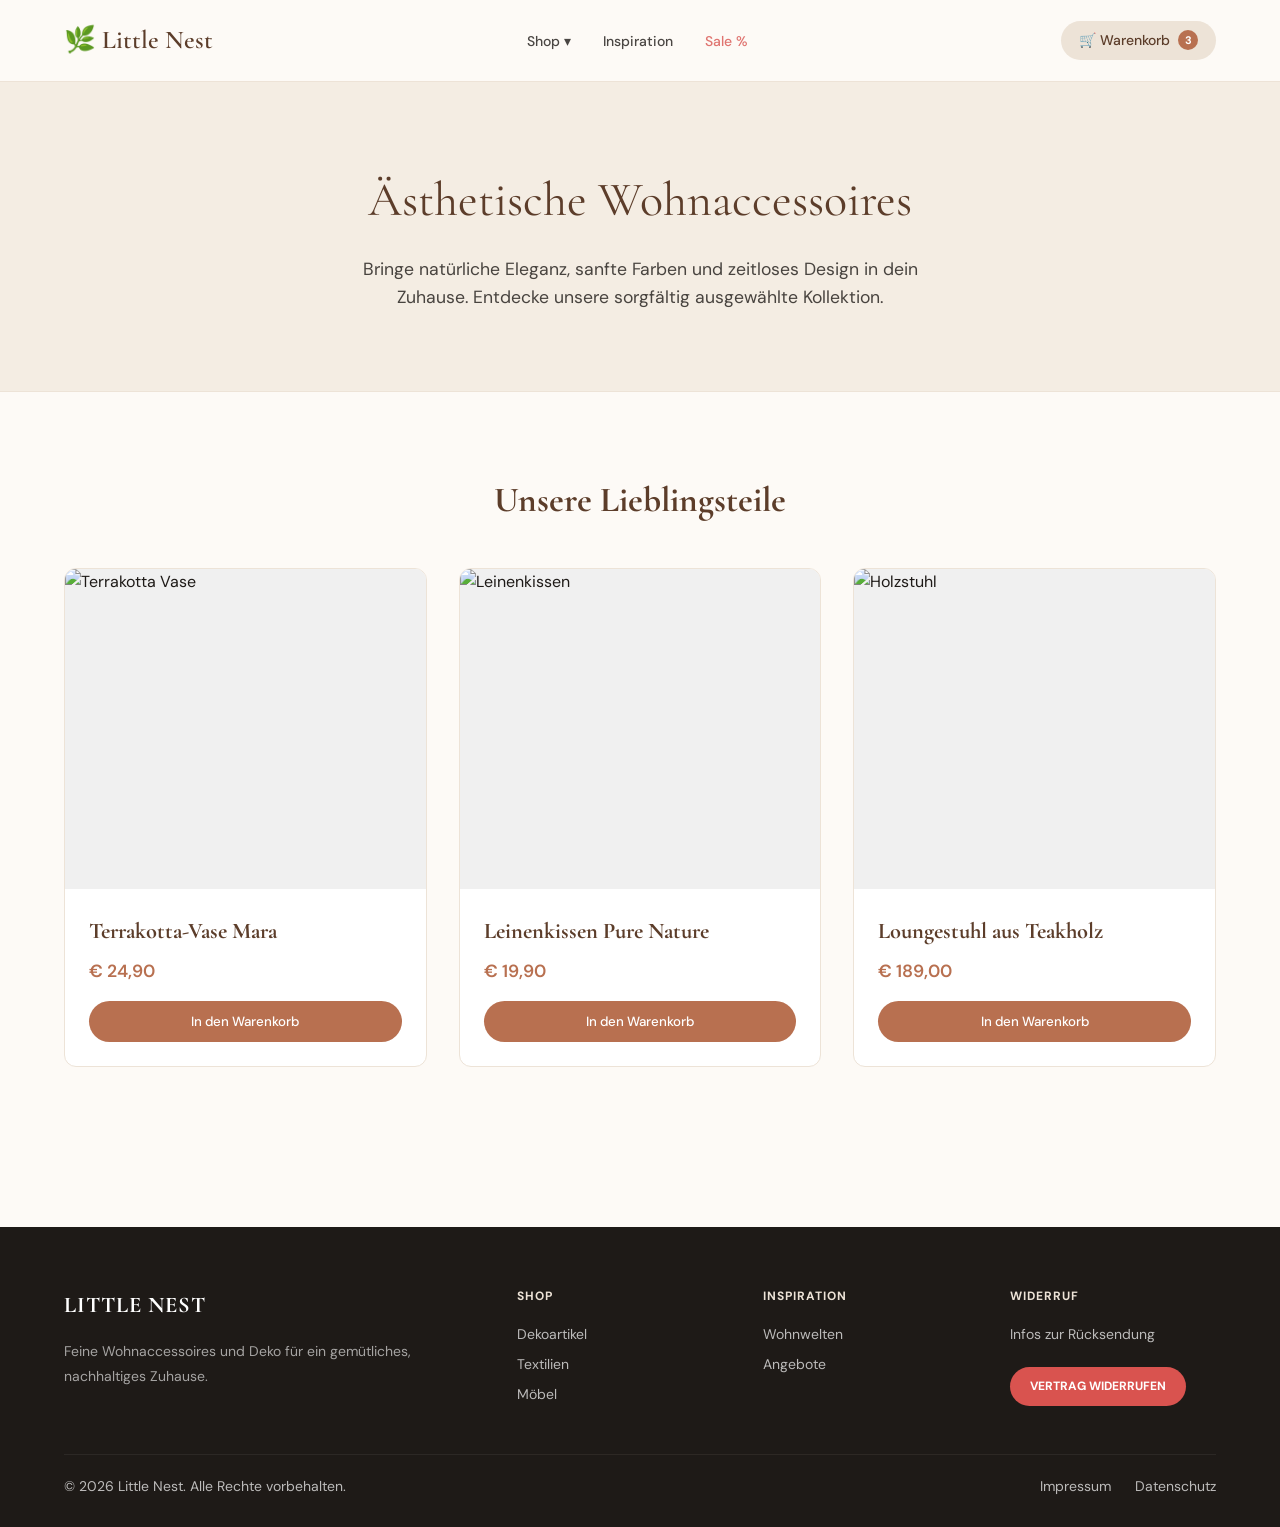
==== commit 8b8b2f65: "Update index.html" ====
--- a/index.html
+++ b/index.html
@@ -1,42 +1,223 @@
 <!DOCTYPE html>
 <html lang="de">
 <head>
-    <meta charset="UTF-8">
-    <meta name="viewport" content="width=device-width, initial-scale=1.0">
-    <title>Mein Online-Shop</title>
-    <link rel="stylesheet" href="style.css">
+  <meta charset="UTF-8">
+  <meta name="viewport" content="width=device-width, initial-scale=1.0">
+  <title>Little Nest – Nachhaltige Wohnaccessoires</title>
+  
+  <!-- Google Fonts für das elegante Design -->
+  <link rel="preconnect" href="https://fonts.googleapis.com">
+  <link rel="preconnect" href="https://fonts.gstatic.com" crossorigin>
+  <link href="https://fonts.googleapis.com/css2?family=Cormorant+Garamond:ital,wght@0,400;0,600;1,400&family=DM+Sans:wght@400;500;700&display=swap" rel="stylesheet">
+
+  <!-- Microsoft Clarity Tracking-Code -->
+  <script type="text/javascript">
+      (function(c,l,a,r,i,t,y){
+          c[a]=c[a]||function(){(c[a].q=c[a].q||[]).push(arguments)};
+          t=l.createElement(r);t.async=1;t.src="https://www.clarity.ms/tag/"+i;
+          y=l.getElementsByTagName(r)[0];y.parentNode.insertBefore(t,y);
+      })(window, document, "clarity", "script", "xmp6pn7k7b");
+  </script>
+
+  <style>
+    :root { 
+      --sand: #F4EDE3; 
+      --linen: #EDE3D7; 
+      --clay: #B87050; 
+      --bark: #5C3D2A; 
+      --ink: #1E1A17; 
+      --white: #FDFAF6; 
+      --display: 'Cormorant Garamond', serif; 
+      --body: 'DM Sans', sans-serif; 
+    }
+
+    * { box-sizing: border-box; margin: 0; padding: 0; }
+    body { font-family: var(--body); background: var(--white); color: var(--ink); line-height: 1.6; }
+    .container { max-width: 1200px; margin: 0 auto; padding: 0 24px; }
+    a { text-decoration: none; color: inherit; transition: 0.2s; }
+
+    /* NAVBAR & DROPDOWN */
+    .navbar { background: var(--white); border-bottom: 1px solid var(--linen); padding: 20px 0; position: sticky; top: 0; z-index: 1000; }
+    .navbar .container { display: flex; justify-content: space-between; align-items: center; }
+    .logo { font-family: var(--display); font-size: 1.6rem; color: var(--bark); font-weight: 600; }
+    .nav-links { display: flex; list-style: none; gap: 32px; align-items: center; }
+    .nav-links li { position: relative; }
+    .nav-links a { font-size: 14px; opacity: 0.8; font-weight: 500; }
+    .nav-links a:hover { opacity: 1; color: var(--clay); }
+    
+    /* Dropdown Menü für Shop */
+    .dropdown-menu { display: none; position: absolute; top: 100%; left: 0; background: var(--white); border: 1px solid var(--linen); border-radius: 8px; list-style: none; padding: 10px 0; min-width: 160px; box-shadow: 0 8px 20px rgba(0,0,0,0.05); z-index: 300; }
+    .dropdown-menu li a { padding: 8px 20px; display: block; opacity: 0.8; white-space: nowrap; }
+    .nav-links li:hover .dropdown-menu { display: block; }
+    
+    /* Warenkorb Button im Header */
+    .cart-link { display: flex; align-items: center; gap: 8px; font-size: 14px; font-weight: 500; color: var(--bark); background: var(--linen); padding: 8px 18px; border-radius: 40px; }
+    .cart-link:hover { background: var(--sand); }
+    .cart-count { background: var(--clay); color: white; border-radius: 50%; width: 20px; height: 20px; font-size: 11px; display: flex; align-items: center; justify-content: center; font-weight: bold; }
+
+    /* HERO SECTION */
+    .hero { background: var(--sand); padding: 80px 0; text-align: center; border-bottom: 1px solid var(--linen); }
+    .hero h1 { font-family: var(--display); font-size: 3rem; color: var(--bark); margin-bottom: 16px; font-weight: 400; }
+    .hero p { max-width: 600px; margin: 0 auto; opacity: 0.8; font-size: 1.1rem; }
+
+    /* PRODUKT GRID */
+    .products-section { padding: 80px 0; }
+    .section-title { font-family: var(--display); font-size: 2.2rem; color: var(--bark); margin-bottom: 40px; text-align: center; }
+    .product-grid { display: grid; grid-template-columns: repeat(auto-fit, minmax(280px, 1fr)); gap: 32px; }
+    .product-card { background: white; border-radius: 12px; border: 1px solid var(--linen); overflow: hidden; display: flex; flex-direction: column; }
+    .product-img-wrapper { width: 100%; height: 320px; overflow: hidden; background: #f0f0f0; }
+    .product-card img { width: 100%; height: 100%; object-fit: cover; transition: transform 0.4s ease; }
+    .product-card:hover img { transform: scale(1.05); }
+    .product-info { padding: 24px; display: flex; flex-direction: column; flex-grow: 1; }
+    .product-title { font-family: var(--display); font-size: 1.4rem; color: var(--bark); margin-bottom: 8px; }
+    .product-price { color: var(--clay); font-weight: 600; font-size: 1.1rem; margin-bottom: 16px; }
+    .btn-add { background: var(--clay); color: white; border: none; padding: 12px; border-radius: 40px; font-family: var(--body); font-weight: 500; cursor: pointer; margin-top: auto; transition: 0.2s; }
+    .btn-add:hover { background: var(--bark); }
+
+    /* FOOTER */
+    footer { background: var(--ink); color: white; padding: 60px 0 30px; font-size: 14px; margin-top: 80px; }
+    .footer-grid { display: grid; grid-template-columns: 2fr repeat(3, 1fr); gap: 40px; margin-bottom: 40px; }
+    .footer-col h5 { color: var(--linen); margin-bottom: 16px; text-transform: uppercase; font-size: 12px; letter-spacing: 1px; }
+    .footer-col p { opacity: 0.6; line-height: 1.8; }
+    .footer-col ul { list-style: none; }
+    .footer-col ul li { margin-bottom: 8px; }
+    .footer-col ul li a { opacity: 0.7; }
+    .footer-col ul li a:hover { opacity: 1; color: var(--clay); }
+    
+    .btn-widerruf { display: inline-block; background: #d9534f; color: white; padding: 10px 20px; border-radius: 40px; font-size: 12px; text-transform: uppercase; font-weight: bold; margin-top: 10px; }
+    .btn-widerruf:hover { background: #b52b27; }
+    
+    .footer-bottom { padding-top: 20px; border-top: 1px solid rgba(237, 227, 215, 0.1); display: flex; justify-content: space-between; align-items: center; flex-wrap: wrap; gap: 16px; opacity: 0.7; }
+    .footer-legal-links { display: flex; gap: 24px; list-style: none; }
+    .footer-legal-links a:hover { color: var(--clay); }
+
+    @media (max-width: 768px) {
+      .footer-grid { grid-template-columns: 1fr; gap: 30px; }
+      .hero h1 { font-size: 2.2rem; }
+    }
+  </style>
 </head>
 <body>
 
-    <!-- Header mit fixiertem Warenkorb -->
-    <header>
-        <div class="header-container">
-            <div class="logo">Mein Shop</div>
-            <a href="warenkorb.html" class="cart-button">
-                🛒 Warenkorb <span class="cart-count">3</span>
-            </a>
-        </div>
-    </header>
-
-    <!-- Hauptinhalt der Seite -->
-    <main>
-        <h1>Willkommen im Shop</h1>
-        <p>Hier stehen deine Produkte...</p>
-    </main>
-
-    <!-- Footer mit rechtlichen Links und Widerruf -->
-    <footer>
-        <div class="footer-container">
-            <div class="footer-links">
-                <a href="datenschutz.html">Datenschutz</a>
-                <a href="impressum.html">Impressum</a>
-                <a href="ruecksendung.html">Infos zur Rücksendung</a>
-            </div>
-            <div class="footer-action">
-                <a href="widerruf.html" class="widerruf-button">Vertrag widerrufen</a>
-            </div>
-        </div>
-    </footer>
+  <!-- Navigation -->
+  <nav class="navbar">
+    <div class="container">
+      <a href="index.html" class="logo">🌿 Little Nest</a>
+      <ul class="nav-links">
+        <li>
+          <a href="shop.html">Shop ▾</a>
+          <ul class="dropdown-menu">
+            <li><a href="shop.html?cat=deko">Deko</a></li>
+            <li><a href="shop.html?cat=textilien">Textilien</a></li>
+            <li><a href="shop.html?cat=moebel">Möbel</a></li>
+          </ul>
+        </li>
+        <li><a href="inspiration.html">Inspiration</a></li>
+        <li><a href="sale.html" style="color:#d9534f;">Sale %</a></li>
+      </ul>
+      <div>
+        <a href="warenkorb.html" class="cart-link">
+          🛒 Warenkorb <span class="cart-count">3</span>
+        </a>
+      </div>
+    </div>
+  </nav>
+
+  <!-- Hero Bereich -->
+  <section class="hero">
+    <div class="container">
+      <h1>Ästhetische Wohnaccessoires</h1>
+      <p>Bringe natürliche Eleganz, sanfte Farben und zeitloses Design in dein Zuhause. Entdecke unsere sorgfältig ausgewählte Kollektion.</p>
+    </div>
+  </section>
+
+  <!-- Produkte -->
+  <section class="products-section">
+    <div class="container">
+      <h2 class="section-title">Unsere Lieblingsteile</h2>
+      <div class="product-grid">
+        
+        <!-- Produkt 1 -->
+        <div class="product-card">
+          <div class="product-img-wrapper">
+            <img src="https://images.unsplash.com/photo-1612196808214-b8e1d6145a8c?w=600&auto=format&fit=crop&q=80" alt="Terrakotta Vase">
+          </div>
+          <div class="product-info">
+            <h3 class="product-title">Terrakotta-Vase Mara</h3>
+            <div class="product-price">€ 24,90</div>
+            <button class="btn-add" onclick="alert('Zum Warenkorb hinzugefügt!')">In den Warenkorb</button>
+          </div>
+        </div>
+
+        <!-- Produkt 2 -->
+        <div class="product-card">
+          <div class="product-img-wrapper">
+            <img src="https://images.unsplash.com/photo-1583847268964-b28dc8f51f92?w=600&auto=format&fit=crop&q=80" alt="Leinenkissen">
+          </div>
+          <div class="product-info">
+            <h3 class="product-title">Leinenkissen Pure Nature</h3>
+            <div class="product-price">€ 19,90</div>
+            <button class="btn-add" onclick="alert('Zum Warenkorb hinzugefügt!')">In den Warenkorb</button>
+          </div>
+        </div>
+
+        <!-- Produkt 3 -->
+        <div class="product-card">
+          <div class="product-img-wrapper">
+            <img src="https://images.unsplash.com/photo-1524758631624-e2822e304c36?w=600&auto=format&fit=crop&q=80" alt="Holzstuhl">
+          </div>
+          <div class="product-info">
+            <h3 class="product-title">Loungestuhl aus Teakholz</h3>
+            <div class="product-price">€ 189,00</div>
+            <button class="btn-add" onclick="alert('Zum Warenkorb hinzugefügt!')">In den Warenkorb</button>
+          </div>
+        </div>
+
+      </div>
+    </div>
+  </section>
+
+  <!-- Footer -->
+  <footer>
+    <div class="container">
+      <div class="footer-grid">
+        <div class="footer-col">
+          <h5 style="font-family: var(--display); font-size: 1.4rem; color: white;">Little Nest</h5>
+          <p style="margin-top: 10px;">Feine Wohnaccessoires und Deko für ein gemütliches, nachhaltiges Zuhause.</p>
+        </div>
+        <div class="footer-col">
+          <h5>Shop</h5>
+          <ul>
+            <li><a href="shop.html?cat=deko">Dekoartikel</a></li>
+            <li><a href="shop.html?cat=textilien">Textilien</a></li>
+            <li><a href="shop.html?cat=moebel">Möbel</a></li>
+          </ul>
+        </div>
+        <div class="footer-col">
+          <h5>Inspiration</h5>
+          <ul>
+            <li><a href="inspiration.html">Wohnwelten</a></li>
+            <li><a href="sale.html">Angebote</a></li>
+          </ul>
+        </div>
+        <div class="footer-col">
+          <h5>Widerruf</h5>
+          <ul style="margin-bottom: 12px;">
+            <li><a href="ruecksendung.html">Infos zur Rücksendung</a></li>
+          </ul>
+          <a href="widerruf.html" class="btn-widerruf">Vertrag widerrufen</a>
+        </div>
+      </div>
+      
+      <div class="footer-bottom">
+        <div>&copy; 2026 Little Nest. Alle Rechte vorbehalten.</div>
+        <ul class="footer-legal-links">
+          <li><a href="impressum.html">Impressum</a></li>
+          <li><a href="datenschutz.html">Datenschutz</a></li>
+        </ul>
+      </div>
+    </div>
+  </footer>
 
 </body>
 </html>
